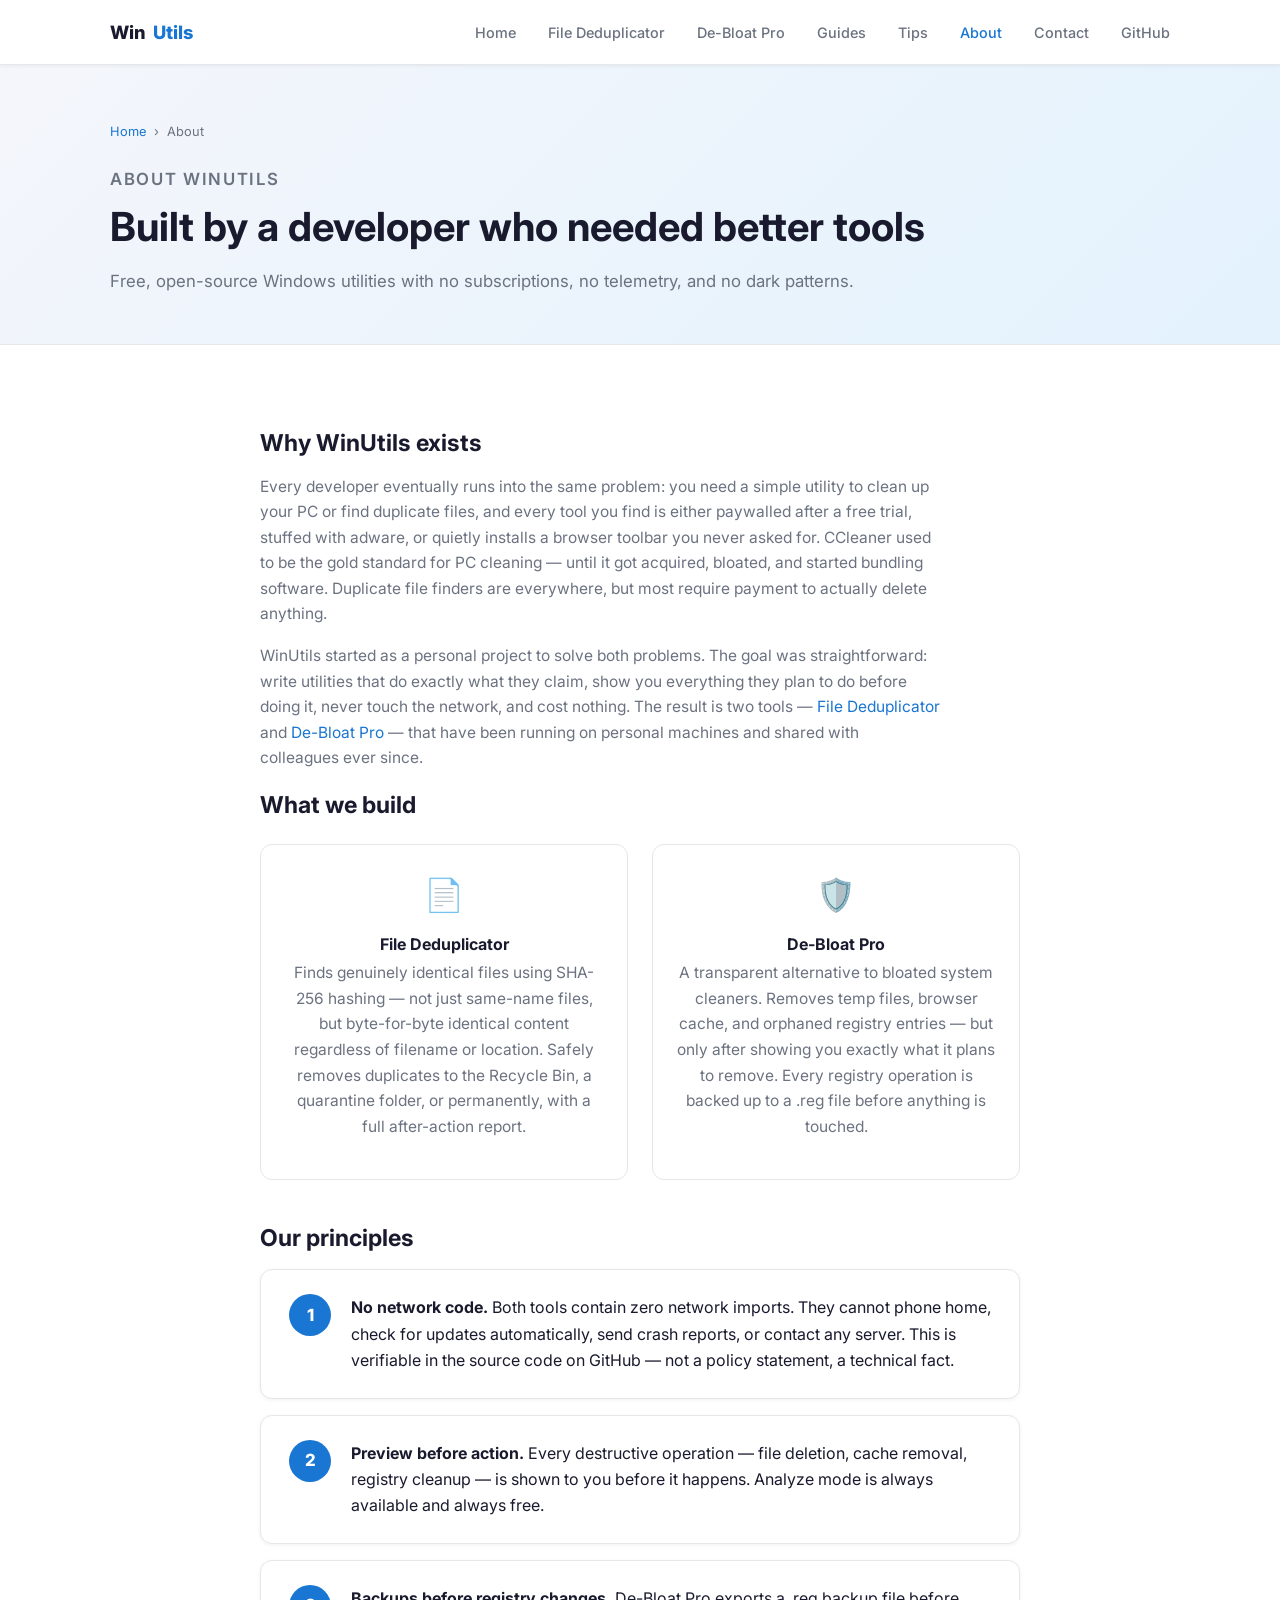
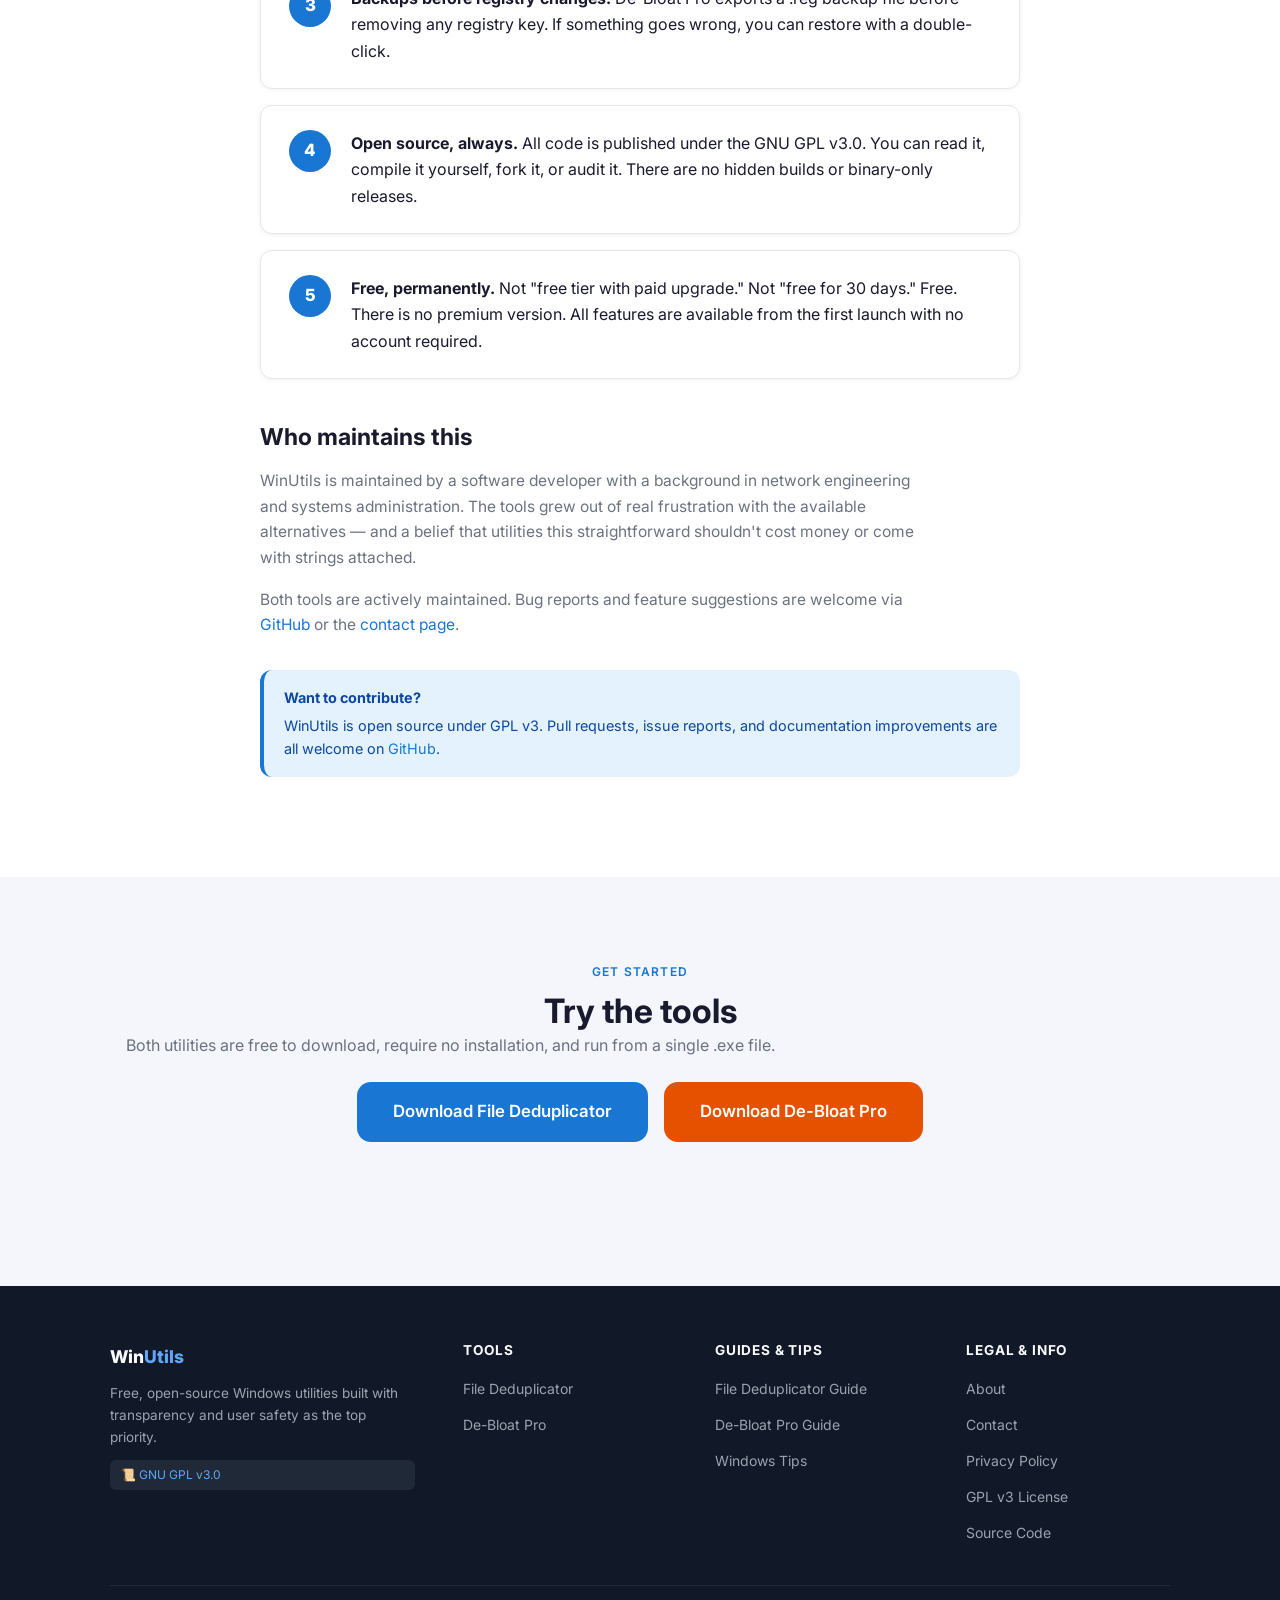
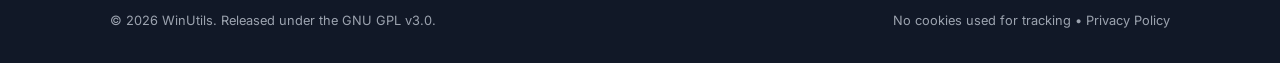
==== about.html @ 9ac58fa8 "feat: add About, Contact, and 4 Windows tips articles for AdSense application" ====
<!DOCTYPE html>
<html lang="en">
<head>
  <meta charset="UTF-8" />
  <meta name="viewport" content="width=device-width, initial-scale=1.0" />
  <title>About WinUtils — Free Windows Utilities</title>
  <meta name="description" content="WinUtils is a collection of free, open-source Windows utilities built by a working software developer who got tired of bloated, ad-stuffed tools. No subscriptions, no telemetry, no nonsense." />
  <meta name="keywords" content="about winutils, free windows tools, open source windows utilities, who made winutils" />

  <meta property="og:title"       content="About WinUtils" />
  <meta property="og:description" content="Free, open-source Windows utilities built by a developer who got tired of bloated, ad-stuffed tools." />
  <meta property="og:type"        content="website" />
  <meta property="og:url"         content="https://yubnub7.github.io/about.html" />

  <link rel="preconnect" href="https://fonts.googleapis.com" />
  <link rel="preconnect" href="https://fonts.gstatic.com" crossorigin />
  <link href="https://fonts.googleapis.com/css2?family=Inter:wght@400;500;600;700;800&display=swap" rel="stylesheet" />
  <link rel="stylesheet" href="css/style.css" />

  <script async src="https://pagead2.googlesyndication.com/pagead/js/adsbygoogle.js?client=ca-pub-3113497797062498" crossorigin="anonymous"></script>
</head>
<body>

  <!-- ═══════════ NAVIGATION ═══════════ -->
  <nav class="nav" aria-label="Main navigation">
    <div class="container nav__inner">
      <a href="index.html" class="nav__logo">Win<span>Utils</span></a>
      <ul class="nav__links" role="list">
        <li><a href="index.html">Home</a></li>
        <li><a href="file-deduplicator.html">File Deduplicator</a></li>
        <li><a href="debloat-pro.html">De-Bloat Pro</a></li>
        <li><a href="guide-file-deduplicator.html">Guides</a></li>
        <li><a href="tips-free-up-disk-space.html">Tips</a></li>
        <li><a href="about.html" aria-current="page">About</a></li>
        <li><a href="contact.html">Contact</a></li>
        <li><a href="https://github.com/yubnub7" target="_blank" rel="noopener">GitHub</a></li>
      </ul>
      <button class="nav__hamburger" aria-label="Open menu" aria-expanded="false">
        <span></span><span></span><span></span>
      </button>
    </div>
  </nav>

  <!-- ═══════════ HERO ═══════════ -->
  <section class="guide-hero">
    <div class="container">
      <nav class="breadcrumb" aria-label="Breadcrumb">
        <a href="index.html">Home</a>
        <sep>›</sep>
        <span>About</span>
      </nav>
      <p class="section-label">About WinUtils</p>
      <h1>Built by a developer who needed better tools</h1>
      <p>Free, open-source Windows utilities with no subscriptions, no telemetry, and no dark patterns.</p>
    </div>
  </section>

  <!-- ═══════════ MAIN CONTENT ═══════════ -->
  <section class="section section--alt">
    <div class="container guide-content">

      <h2>Why WinUtils exists</h2>
      <p>Every developer eventually runs into the same problem: you need a simple utility to clean up your PC or find duplicate files, and every tool you find is either paywalled after a free trial, stuffed with adware, or quietly installs a browser toolbar you never asked for. CCleaner used to be the gold standard for PC cleaning — until it got acquired, bloated, and started bundling software. Duplicate file finders are everywhere, but most require payment to actually delete anything.</p>

      <p>WinUtils started as a personal project to solve both problems. The goal was straightforward: write utilities that do exactly what they claim, show you everything they plan to do before doing it, never touch the network, and cost nothing. The result is two tools — <a href="file-deduplicator.html">File Deduplicator</a> and <a href="debloat-pro.html">De-Bloat Pro</a> — that have been running on personal machines and shared with colleagues ever since.</p>

      <h2>What we build</h2>

      <div class="why-grid" style="margin-top:1.5rem;">
        <div class="why-card">
          <div class="why-card__icon">📄</div>
          <h4>File Deduplicator</h4>
          <p>Finds genuinely identical files using SHA-256 hashing — not just same-name files, but byte-for-byte identical content regardless of filename or location. Safely removes duplicates to the Recycle Bin, a quarantine folder, or permanently, with a full after-action report.</p>
        </div>
        <div class="why-card">
          <div class="why-card__icon">🛡️</div>
          <h4>De-Bloat Pro</h4>
          <p>A transparent alternative to bloated system cleaners. Removes temp files, browser cache, and orphaned registry entries — but only after showing you exactly what it plans to remove. Every registry operation is backed up to a .reg file before anything is touched.</p>
        </div>
      </div>

      <h2 style="margin-top:2.5rem;">Our principles</h2>

      <div class="step-card" style="margin-bottom:1rem;">
        <div class="step-card__num">1</div>
        <div class="step-card__body">
          <strong>No network code.</strong> Both tools contain zero network imports. They cannot phone home, check for updates automatically, send crash reports, or contact any server. This is verifiable in the source code on GitHub — not a policy statement, a technical fact.
        </div>
      </div>

      <div class="step-card" style="margin-bottom:1rem;">
        <div class="step-card__num">2</div>
        <div class="step-card__body">
          <strong>Preview before action.</strong> Every destructive operation — file deletion, cache removal, registry cleanup — is shown to you before it happens. Analyze mode is always available and always free.
        </div>
      </div>

      <div class="step-card" style="margin-bottom:1rem;">
        <div class="step-card__num">3</div>
        <div class="step-card__body">
          <strong>Backups before registry changes.</strong> De-Bloat Pro exports a .reg backup file before removing any registry key. If something goes wrong, you can restore with a double-click.
        </div>
      </div>

      <div class="step-card" style="margin-bottom:1rem;">
        <div class="step-card__num">4</div>
        <div class="step-card__body">
          <strong>Open source, always.</strong> All code is published under the GNU GPL v3.0. You can read it, compile it yourself, fork it, or audit it. There are no hidden builds or binary-only releases.
        </div>
      </div>

      <div class="step-card" style="margin-bottom:1rem;">
        <div class="step-card__num">5</div>
        <div class="step-card__body">
          <strong>Free, permanently.</strong> Not "free tier with paid upgrade." Not "free for 30 days." Free. There is no premium version. All features are available from the first launch with no account required.
        </div>
      </div>

      <h2 style="margin-top:2.5rem;">Who maintains this</h2>
      <p>WinUtils is maintained by a software developer with a background in network engineering and systems administration. The tools grew out of real frustration with the available alternatives — and a belief that utilities this straightforward shouldn't cost money or come with strings attached.</p>

      <p>Both tools are actively maintained. Bug reports and feature suggestions are welcome via <a href="https://github.com/yubnub7" target="_blank" rel="noopener">GitHub</a> or the <a href="contact.html">contact page</a>.</p>

      <div class="tip-box tip-box--info" style="margin-top:2rem;">
        <strong>Want to contribute?</strong> WinUtils is open source under GPL v3. Pull requests, issue reports, and documentation improvements are all welcome on <a href="https://github.com/yubnub7" target="_blank" rel="noopener">GitHub</a>.
      </div>

    </div>
  </section>

  <!-- ═══════════ CTA ═══════════ -->
  <section class="section">
    <div class="container" style="text-align:center;">
      <p class="section-label">Get Started</p>
      <h2>Try the tools</h2>
      <p style="color:var(--text-muted);margin-bottom:1.5rem;">Both utilities are free to download, require no installation, and run from a single .exe file.</p>
      <div class="hero__actions">
        <a href="file-deduplicator.html#download" class="btn btn--primary btn--lg">Download File Deduplicator</a>
        <a href="debloat-pro.html#download"       class="btn btn--orange  btn--lg">Download De-Bloat Pro</a>
      </div>
    </div>
  </section>

  <!-- ═══════════ FOOTER ═══════════ -->
  <footer class="footer">
    <div class="container">
      <div class="footer__inner">
        <div class="footer__brand">
          <span class="footer__logo">Win<span>Utils</span></span>
          <p class="footer__tagline">Free, open-source Windows utilities built with transparency and user safety as the top priority.</p>
          <span class="footer__gpl">📜 GNU GPL v3.0</span>
        </div>
        <div class="footer__col">
          <h4>Tools</h4>
          <ul>
            <li><a href="file-deduplicator.html">File Deduplicator</a></li>
            <li><a href="debloat-pro.html">De-Bloat Pro</a></li>
          </ul>
        </div>
        <div class="footer__col">
          <h4>Guides &amp; Tips</h4>
          <ul>
            <li><a href="guide-file-deduplicator.html">File Deduplicator Guide</a></li>
            <li><a href="guide-debloat-pro.html">De-Bloat Pro Guide</a></li>
            <li><a href="tips-free-up-disk-space.html">Windows Tips</a></li>
          </ul>
        </div>
        <div class="footer__col">
          <h4>Legal &amp; Info</h4>
          <ul>
            <li><a href="about.html">About</a></li>
            <li><a href="contact.html">Contact</a></li>
            <li><a href="privacy-policy.html">Privacy Policy</a></li>
            <li><a href="https://www.gnu.org/licenses/gpl-3.0.html" target="_blank" rel="noopener">GPL v3 License</a></li>
            <li><a href="https://github.com/yubnub7" target="_blank" rel="noopener">Source Code</a></li>
          </ul>
        </div>
      </div>
      <div class="footer__bottom">
        <span>&copy; <script>document.write(new Date().getFullYear())</script> WinUtils. Released under the GNU GPL v3.0.</span>
        <span>No cookies used for tracking &bull; <a href="privacy-policy.html" style="color:#9CA3AF">Privacy Policy</a></span>
      </div>
    </div>
  </footer>

  <script src="js/main.js"></script>
</body>
</html>
---- css/style.css ----
/* ============================================================
   style.css — Main stylesheet for WinUtils site
   ============================================================ */

/* --- Custom properties --- */
:root {
  --blue:          #1565C0;
  --blue-mid:      #1976D2;
  --blue-light:    #E3F2FD;
  --orange:        #E65100;
  --orange-mid:    #F57C00;
  --orange-light:  #FFF3E0;
  --bg:            #F4F6FB;
  --surface:       #FFFFFF;
  --text:          #1A1A2E;
  --text-muted:    #6B7280;
  --border:        #E5E7EB;
  --radius:        12px;
  --radius-lg:     20px;
  --shadow-sm:     0 1px 4px rgba(0,0,0,.06);
  --shadow:        0 4px 20px rgba(0,0,0,.09);
  --shadow-lg:     0 8px 40px rgba(0,0,0,.13);
  --transition:    .2s ease;
  --max-w:         1100px;
  --font:          'Inter', system-ui, -apple-system, sans-serif;
}

/* --- Reset & base --- */
*, *::before, *::after { box-sizing: border-box; margin: 0; padding: 0; }

html { scroll-behavior: smooth; }

body {
  font-family: var(--font);
  background: var(--bg);
  color: var(--text);
  line-height: 1.65;
  font-size: 16px;
  -webkit-font-smoothing: antialiased;
}

img { max-width: 100%; display: block; }
a   { color: var(--blue-mid); text-decoration: none; }
a:hover { text-decoration: underline; }

/* --- Typography --- */
h1, h2, h3, h4 { line-height: 1.25; font-weight: 700; }
h1 { font-size: clamp(2rem, 5vw, 3rem); }
h2 { font-size: clamp(1.5rem, 3.5vw, 2.1rem); }
h3 { font-size: 1.25rem; }
p  { max-width: 68ch; }

.section-label {
  display: inline-block;
  font-size: .75rem;
  font-weight: 600;
  letter-spacing: .1em;
  text-transform: uppercase;
  color: var(--blue-mid);
  margin-bottom: .5rem;
}

/* --- Layout helpers --- */
.container { width: 100%; max-width: var(--max-w); margin: 0 auto; padding: 0 1.25rem; }
.section   { padding: 5rem 0; }
.section--alt { background: var(--surface); }

/* --- Navigation --- */
.nav {
  position: sticky;
  top: 0;
  z-index: 100;
  background: rgba(255,255,255,.95);
  backdrop-filter: blur(10px);
  border-bottom: 1px solid var(--border);
  box-shadow: var(--shadow-sm);
}

.nav__inner {
  display: flex;
  align-items: center;
  justify-content: space-between;
  height: 64px;
  gap: 1rem;
}

.nav__logo {
  font-size: 1.15rem;
  font-weight: 800;
  color: var(--text);
  display: flex;
  align-items: center;
  gap: .45rem;
}
.nav__logo span { color: var(--blue-mid); }
.nav__logo:hover { text-decoration: none; }

.nav__links {
  display: flex;
  align-items: center;
  gap: 2rem;
  list-style: none;
}

.nav__links a {
  font-size: .9rem;
  font-weight: 500;
  color: var(--text-muted);
  transition: color var(--transition);
}
.nav__links a:hover,
.nav__links a.active { color: var(--blue-mid); text-decoration: none; }

.nav__cta {
  background: var(--blue-mid);
  color: #fff !important;
  padding: .45rem 1.1rem;
  border-radius: 8px;
  transition: background var(--transition) !important;
}
.nav__cta:hover { background: var(--blue) !important; }

.nav__hamburger {
  display: none;
  flex-direction: column;
  gap: 5px;
  cursor: pointer;
  padding: 6px;
  background: none;
  border: none;
}
.nav__hamburger span {
  display: block;
  width: 22px;
  height: 2px;
  background: var(--text);
  border-radius: 2px;
  transition: var(--transition);
}

/* --- Hero --- */
.hero {
  padding: 6rem 0 5rem;
  text-align: center;
}

.hero__eyebrow {
  font-size: .85rem;
  font-weight: 600;
  letter-spacing: .1em;
  text-transform: uppercase;
  color: var(--blue-mid);
  margin-bottom: 1rem;
}

.hero__title { margin-bottom: 1.25rem; }

.hero__title em {
  font-style: normal;
  background: linear-gradient(135deg, var(--blue-mid), var(--orange-mid));
  -webkit-background-clip: text;
  -webkit-text-fill-color: transparent;
  background-clip: text;
}

.hero__sub {
  font-size: 1.15rem;
  color: var(--text-muted);
  margin: 0 auto 2.5rem;
}

.hero__actions {
  display: flex;
  justify-content: center;
  flex-wrap: wrap;
  gap: 1rem;
}

/* --- Buttons --- */
.btn {
  display: inline-flex;
  align-items: center;
  gap: .5rem;
  padding: .75rem 1.75rem;
  border-radius: var(--radius);
  font-weight: 600;
  font-size: .95rem;
  cursor: pointer;
  border: none;
  transition: transform var(--transition), box-shadow var(--transition), background var(--transition);
}
.btn:hover { text-decoration: none; transform: translateY(-2px); box-shadow: var(--shadow); }
.btn:active { transform: translateY(0); }

.btn--primary   { background: var(--blue-mid); color: #fff; }
.btn--primary:hover { background: var(--blue); color: #fff; }

.btn--orange    { background: var(--orange); color: #fff; }
.btn--orange:hover { background: var(--orange-mid); color: #fff; }

.btn--outline   { background: transparent; color: var(--blue-mid); border: 2px solid var(--blue-mid); }
.btn--outline:hover { background: var(--blue-light); }

.btn--outline-orange { background: transparent; color: var(--orange); border: 2px solid var(--orange); }
.btn--outline-orange:hover { background: var(--orange-light); }

.btn--lg { padding: 1rem 2.25rem; font-size: 1.05rem; border-radius: 14px; }

.btn--download {
  font-size: 1.1rem;
  padding: 1rem 2.5rem;
  border-radius: 14px;
  box-shadow: var(--shadow);
}

/* --- App cards (homepage) --- */
.apps-grid {
  display: grid;
  grid-template-columns: repeat(auto-fit, minmax(300px, 1fr));
  gap: 2rem;
  margin-top: 3.5rem;
}

.app-card {
  background: var(--surface);
  border-radius: var(--radius-lg);
  padding: 2.25rem;
  box-shadow: var(--shadow);
  border: 1px solid var(--border);
  display: flex;
  flex-direction: column;
  gap: 1.25rem;
  transition: transform var(--transition), box-shadow var(--transition);
}
.app-card:hover { transform: translateY(-4px); box-shadow: var(--shadow-lg); }

.app-card__badge {
  display: inline-flex;
  align-items: center;
  gap: .4rem;
  font-size: .78rem;
  font-weight: 700;
  letter-spacing: .06em;
  text-transform: uppercase;
  padding: .3rem .75rem;
  border-radius: 999px;
  width: fit-content;
}
.app-card__badge--blue   { background: var(--blue-light);   color: var(--blue); }
.app-card__badge--orange { background: var(--orange-light); color: var(--orange); }

.app-card__icon {
  width: 64px;
  height: 64px;
  border-radius: 14px;
  display: flex;
  align-items: center;
  justify-content: center;
  font-size: 2rem;
}
.app-card__icon--blue   { background: var(--blue-light); }
.app-card__icon--orange { background: var(--orange-light); }

.app-card h3 { font-size: 1.4rem; }

.app-card p { font-size: .95rem; color: var(--text-muted); }

.app-card__features {
  list-style: none;
  display: flex;
  flex-direction: column;
  gap: .5rem;
}
.app-card__features li {
  display: flex;
  align-items: flex-start;
  gap: .6rem;
  font-size: .9rem;
}
.app-card__features li::before {
  content: '✓';
  font-weight: 700;
  flex-shrink: 0;
  margin-top: .05rem;
}
.app-card--blue  .app-card__features li::before { color: var(--blue-mid); }
.app-card--orange .app-card__features li::before { color: var(--orange); }

.app-card__actions {
  display: flex;
  flex-wrap: wrap;
  gap: .75rem;
  margin-top: auto;
}

/* --- Feature grid (app pages) --- */
.features-grid {
  display: grid;
  grid-template-columns: repeat(auto-fit, minmax(250px, 1fr));
  gap: 1.5rem;
  margin-top: 3rem;
}

.feature-card {
  background: var(--surface);
  border-radius: var(--radius);
  padding: 1.75rem;
  border: 1px solid var(--border);
  box-shadow: var(--shadow-sm);
}
.feature-card__icon {
  font-size: 1.75rem;
  margin-bottom: .75rem;
}
.feature-card h4 { margin-bottom: .4rem; }
.feature-card p  { font-size: .9rem; color: var(--text-muted); }

/* --- Download section --- */
.download-section {
  text-align: center;
  padding: 5rem 0;
}

.download-box {
  background: var(--surface);
  border-radius: var(--radius-lg);
  padding: 3rem 2rem;
  box-shadow: var(--shadow);
  border: 1px solid var(--border);
  max-width: 560px;
  margin: 2rem auto 0;
}
.download-box h3 { margin-bottom: .5rem; }
.download-box p  { color: var(--text-muted); font-size: .9rem; margin: 0 auto .5rem; }

.download-meta {
  display: flex;
  justify-content: center;
  flex-wrap: wrap;
  gap: 1rem;
  margin: 1.25rem 0 2rem;
  font-size: .85rem;
  color: var(--text-muted);
}
.download-meta span {
  display: flex;
  align-items: center;
  gap: .35rem;
}

.download-note {
  margin-top: 1.25rem;
  font-size: .82rem;
  color: var(--text-muted);
  text-align: center;
}

/* --- Requirements table --- */
.requirements {
  width: 100%;
  border-collapse: collapse;
  margin-top: 1.5rem;
  font-size: .9rem;
}
.requirements th,
.requirements td {
  text-align: left;
  padding: .75rem 1rem;
  border-bottom: 1px solid var(--border);
}
.requirements th {
  background: var(--bg);
  font-weight: 600;
  font-size: .8rem;
  letter-spacing: .05em;
  text-transform: uppercase;
  color: var(--text-muted);
}
.requirements tr:last-child td { border-bottom: none; }

/* --- FAQ accordion --- */
.faq { max-width: 720px; margin: 2.5rem auto 0; }

.faq__item {
  border: 1px solid var(--border);
  border-radius: var(--radius);
  margin-bottom: .75rem;
  background: var(--surface);
  overflow: hidden;
}

.faq__question {
  width: 100%;
  text-align: left;
  background: none;
  border: none;
  padding: 1.1rem 1.25rem;
  font-size: .95rem;
  font-weight: 600;
  cursor: pointer;
  display: flex;
  justify-content: space-between;
  align-items: center;
  gap: 1rem;
  color: var(--text);
  font-family: var(--font);
}
.faq__question:hover { background: var(--bg); }

.faq__chevron {
  flex-shrink: 0;
  transition: transform var(--transition);
  font-size: 1rem;
  color: var(--text-muted);
}
.faq__item.open .faq__chevron { transform: rotate(180deg); }

.faq__answer {
  display: none;
  padding: 0 1.25rem 1.1rem;
  font-size: .9rem;
  color: var(--text-muted);
  line-height: 1.7;
}
.faq__item.open .faq__answer { display: block; }

/* --- Hero banner (app pages) --- */
.app-hero {
  padding: 5rem 0 4rem;
  position: relative;
  overflow: hidden;
}
.app-hero--blue   { background: linear-gradient(135deg, #0D47A1 0%, #1976D2 100%); color: #fff; }
.app-hero--orange { background: linear-gradient(135deg, #BF360C 0%, #E65100 100%); color: #fff; }

.app-hero .section-label { color: rgba(255,255,255,.7); }
.app-hero h1              { color: #fff; }
.app-hero .hero__sub      { color: rgba(255,255,255,.8); }

.app-hero__inner {
  display: flex;
  align-items: center;
  justify-content: space-between;
  gap: 2rem;
  flex-wrap: wrap;
}
.app-hero__text { flex: 1; min-width: 260px; }
.app-hero__icon {
  width: 120px;
  height: 120px;
  border-radius: 24px;
  background: rgba(255,255,255,.15);
  display: flex;
  align-items: center;
  justify-content: center;
  font-size: 4rem;
  flex-shrink: 0;
  box-shadow: 0 8px 32px rgba(0,0,0,.2);
}

/* --- Trust bar --- */
.trust-bar {
  background: var(--surface);
  border-top: 1px solid var(--border);
  border-bottom: 1px solid var(--border);
  padding: 1.25rem 0;
}
.trust-bar__inner {
  display: flex;
  flex-wrap: wrap;
  justify-content: center;
  gap: 2.5rem;
}
.trust-item {
  display: flex;
  align-items: center;
  gap: .5rem;
  font-size: .85rem;
  font-weight: 500;
  color: var(--text-muted);
}
.trust-item__icon { font-size: 1.1rem; }

/* --- Ad slots --- */
.ad-slot {
  background: #F9FAFB;
  border: 1px dashed #D1D5DB;
  border-radius: var(--radius);
  display: flex;
  flex-direction: column;
  align-items: center;
  justify-content: center;
  min-height: 90px;
  padding: .75rem;
}

.ad-slot--leaderboard { width: 100%; max-width: 728px; min-height: 90px; margin: 0 auto; }
.ad-slot--rectangle   { width: 100%; max-width: 336px; min-height: 280px; }
.ad-slot--banner      { width: 100%; min-height: 90px; }

.ad-label {
  font-size: .7rem;
  text-transform: uppercase;
  letter-spacing: .08em;
  color: #9CA3AF;
  margin-bottom: .35rem;
}

.ad-wrapper {
  padding: 2rem 0;
  display: flex;
  justify-content: center;
}

/* --- App screenshot --- */
.app-screenshot {
  max-width: 100%;
  width: 720px;
  border-radius: var(--radius-lg);
  box-shadow: 0 8px 32px rgba(0,0,0,0.15);
  border: 1px solid var(--border);
}

/* --- Footer --- */
.footer {
  background: #111827;
  color: #9CA3AF;
  padding: 3.5rem 0 2rem;
  margin-top: 4rem;
}
.footer__inner {
  display: grid;
  grid-template-columns: 1.5fr repeat(2, 1fr);
  gap: 3rem;
  margin-bottom: 2.5rem;
}
.footer__brand { display: flex; flex-direction: column; gap: .75rem; }
.footer__logo  { font-size: 1.1rem; font-weight: 800; color: #F9FAFB; }
.footer__logo span { color: #60A5FA; }
.footer__tagline { font-size: .85rem; line-height: 1.6; }

.footer__col h4 {
  color: #F9FAFB;
  font-size: .85rem;
  letter-spacing: .06em;
  text-transform: uppercase;
  margin-bottom: 1rem;
}
.footer__col ul  { list-style: none; display: flex; flex-direction: column; gap: .6rem; }
.footer__col a   { font-size: .875rem; color: #9CA3AF; transition: color var(--transition); }
.footer__col a:hover { color: #F9FAFB; text-decoration: none; }

.footer__bottom {
  border-top: 1px solid #1F2937;
  padding-top: 1.5rem;
  display: flex;
  justify-content: space-between;
  align-items: center;
  flex-wrap: wrap;
  gap: .75rem;
  font-size: .8rem;
}
.footer__gpl {
  display: inline-flex;
  align-items: center;
  gap: .4rem;
  background: #1F2937;
  padding: .3rem .7rem;
  border-radius: 6px;
  font-size: .75rem;
  color: #60A5FA;
}

/* --- Why-us section --- */
.why-grid {
  display: grid;
  grid-template-columns: repeat(auto-fit, minmax(220px, 1fr));
  gap: 1.5rem;
  margin-top: 3rem;
}
.why-card {
  padding: 1.5rem;
  border-radius: var(--radius);
  background: var(--surface);
  border: 1px solid var(--border);
  text-align: center;
}
.why-card__icon { font-size: 2rem; margin-bottom: .75rem; }
.why-card h4    { margin-bottom: .4rem; }
.why-card p     { font-size: .88rem; color: var(--text-muted); margin: 0 auto; }

/* --- Responsive --- */
@media (max-width: 768px) {
  .nav__links { display: none; flex-direction: column; position: absolute; top: 64px; left: 0; right: 0; background: var(--surface); padding: 1rem 1.25rem; border-bottom: 1px solid var(--border); gap: 1rem; box-shadow: var(--shadow); }
  .nav__links.open { display: flex; }
  .nav__hamburger  { display: flex; }
  .nav__inner      { position: relative; }

  .hero     { padding: 3.5rem 0 3rem; }
  .section  { padding: 3.5rem 0; }

  .footer__inner { grid-template-columns: 1fr; gap: 2rem; }
  .footer__bottom { flex-direction: column; text-align: center; }

  .app-hero__icon { width: 80px; height: 80px; font-size: 2.5rem; border-radius: 16px; }
}

@media (max-width: 480px) {
  .apps-grid { grid-template-columns: 1fr; }
  .btn--download { width: 100%; justify-content: center; }
  .download-box { padding: 2rem 1.25rem; }
}

/* ============================================================
   Guide pages
   ============================================================ */

.guide-hero {
  background: linear-gradient(135deg, #F4F6FB 0%, var(--blue-light) 100%);
  border-bottom: 1px solid var(--border);
  padding: 3.5rem 0 3rem;
}
.guide-hero h1 { font-size: clamp(1.75rem, 4vw, 2.5rem); margin-bottom: 1rem; }
.guide-hero p  { color: var(--text-muted); font-size: 1.05rem; }

.guide-hero--orange {
  background: linear-gradient(135deg, #FFF8F0 0%, var(--orange-light) 100%);
}

.breadcrumb {
  display: flex;
  align-items: center;
  gap: .5rem;
  font-size: .8rem;
  color: var(--text-muted);
  margin-bottom: 1.5rem;
}
.breadcrumb a   { color: var(--blue-mid); }
.breadcrumb sep { color: var(--text-muted); }

.guide-meta {
  display: flex;
  align-items: center;
  gap: 1.5rem;
  font-size: .82rem;
  color: var(--text-muted);
  margin-top: 1rem;
  flex-wrap: wrap;
}

.toc {
  background: var(--surface);
  border: 1px solid var(--border);
  border-left: 4px solid var(--blue-mid);
  border-radius: var(--radius);
  padding: 1.5rem 1.75rem;
  margin: 2rem 0;
  max-width: 640px;
}
.toc h3        { font-size: 1rem; margin-bottom: .75rem; color: var(--blue-mid); }
.toc ol        { padding-left: 1.25rem; }
.toc li        { font-size: .9rem; color: var(--text-muted); padding: .2rem 0; }
.toc a         { color: var(--blue-mid); }

.guide-content { max-width: 800px; }
.guide-content h2 { font-size: 1.45rem; margin: 0 0 1rem; padding-top: .25rem; }
.guide-content h3 { font-size: 1.1rem; margin: 1.5rem 0 .6rem; }
.guide-content p  { margin-bottom: 1rem; color: var(--text-muted); font-size: .97rem; }
.guide-content ul,
.guide-content ol { padding-left: 1.5rem; margin-bottom: 1rem; }
.guide-content li { color: var(--text-muted); font-size: .97rem; margin-bottom: .35rem; line-height: 1.7; }
.guide-content code {
  background: var(--bg);
  border: 1px solid var(--border);
  border-radius: 4px;
  padding: .15em .45em;
  font-size: .88em;
  font-family: 'Courier New', monospace;
  color: var(--text);
}

/* Step-by-step cards */
.step-list  { display: flex; flex-direction: column; gap: 1.25rem; margin: 2rem 0; }

.step-card {
  display: flex;
  gap: 1.25rem;
  background: var(--surface);
  border: 1px solid var(--border);
  border-radius: var(--radius);
  padding: 1.5rem 1.75rem;
  box-shadow: var(--shadow-sm);
  align-items: flex-start;
}

.step-card__num {
  flex-shrink: 0;
  width: 42px;
  height: 42px;
  border-radius: 50%;
  background: var(--blue-mid);
  color: #fff;
  font-weight: 800;
  font-size: 1.05rem;
  display: flex;
  align-items: center;
  justify-content: center;
}
.step-card--orange .step-card__num { background: var(--orange); }

.step-card__body       { flex: 1; }
.step-card__body h3    { font-size: 1.05rem; margin-bottom: .4rem; }
.step-card__body p     { font-size: .9rem; color: var(--text-muted); margin: 0; }
.step-card__body ul    { padding-left: 1.25rem; margin: .5rem 0 0; }
.step-card__body li    { font-size: .9rem; color: var(--text-muted); margin-bottom: .25rem; }

/* Tip / callout boxes */
.tip-box {
  border-radius: var(--radius);
  padding: 1rem 1.25rem;
  margin: 1.25rem 0;
  border-left: 4px solid;
  font-size: .9rem;
  line-height: 1.65;
}
.tip-box strong { display: block; margin-bottom: .25rem; }
.tip-box p { color: inherit; margin: 0; font-size: .9rem; max-width: 100%; }

.tip-box--info    { background: var(--blue-light);  border-color: var(--blue-mid); color: #0D47A1; }
.tip-box--warning { background: #FFF8E1; border-color: #F59E0B; color: #92400E; }
.tip-box--success { background: #F0FDF4; border-color: #22C55E; color: #166534; }

/* Guide prev/next nav */
.guide-nav {
  display: flex;
  justify-content: space-between;
  align-items: center;
  padding: 2rem 0;
  border-top: 1px solid var(--border);
  gap: 1rem;
  flex-wrap: wrap;
}
.guide-nav a { color: var(--blue-mid); font-weight: 600; font-size: .95rem; }

/* ============================================================
   News feed (homepage)
   ============================================================ */

.news-grid {
  display: grid;
  grid-template-columns: repeat(auto-fit, minmax(280px, 1fr));
  gap: 1.5rem;
  margin-top: 2.5rem;
}

.news-card {
  background: var(--surface);
  border: 1px solid var(--border);
  border-radius: var(--radius);
  padding: 1.5rem;
  box-shadow: var(--shadow-sm);
  display: flex;
  flex-direction: column;
  gap: .75rem;
  transition: transform var(--transition), box-shadow var(--transition);
}
.news-card:hover { transform: translateY(-3px); box-shadow: var(--shadow); }

.news-card__tag {
  display: inline-block;
  font-size: .7rem;
  font-weight: 700;
  letter-spacing: .08em;
  text-transform: uppercase;
  padding: .2rem .6rem;
  border-radius: 999px;
  background: var(--blue-light);
  color: var(--blue);
  width: fit-content;
}
.news-card__tag--security { background: #FFF3E0; color: var(--orange); }

.news-card__title   { font-size: .97rem; font-weight: 600; line-height: 1.4; margin: 0; }
.news-card__title a { color: var(--text); }
.news-card__title a:hover { color: var(--blue-mid); text-decoration: none; }

.news-card__desc {
  font-size: .85rem;
  color: var(--text-muted);
  line-height: 1.6;
  flex: 1;
  margin: 0;
  max-width: 100%;
}

.news-card__meta {
  display: flex;
  justify-content: space-between;
  align-items: center;
  font-size: .78rem;
  color: var(--text-muted);
  border-top: 1px solid var(--border);
  padding-top: .75rem;
  margin-top: auto;
}
.news-card__source { font-weight: 600; }

.news-loading,
.news-empty {
  text-align: center;
  padding: 2.5rem 1rem;
  color: var(--text-muted);
  font-size: .9rem;
  grid-column: 1 / -1;
}

/* 4-column footer */
@media (min-width: 769px) {
  .footer__inner { grid-template-columns: 1.5fr repeat(3, 1fr); }
}

@media (max-width: 768px) {
  .step-card      { flex-direction: column; gap: .75rem; }
  .step-card__num { width: 36px; height: 36px; font-size: .95rem; }
  .guide-nav      { flex-direction: column; text-align: center; }
  .news-grid      { grid-template-columns: 1fr; }
}
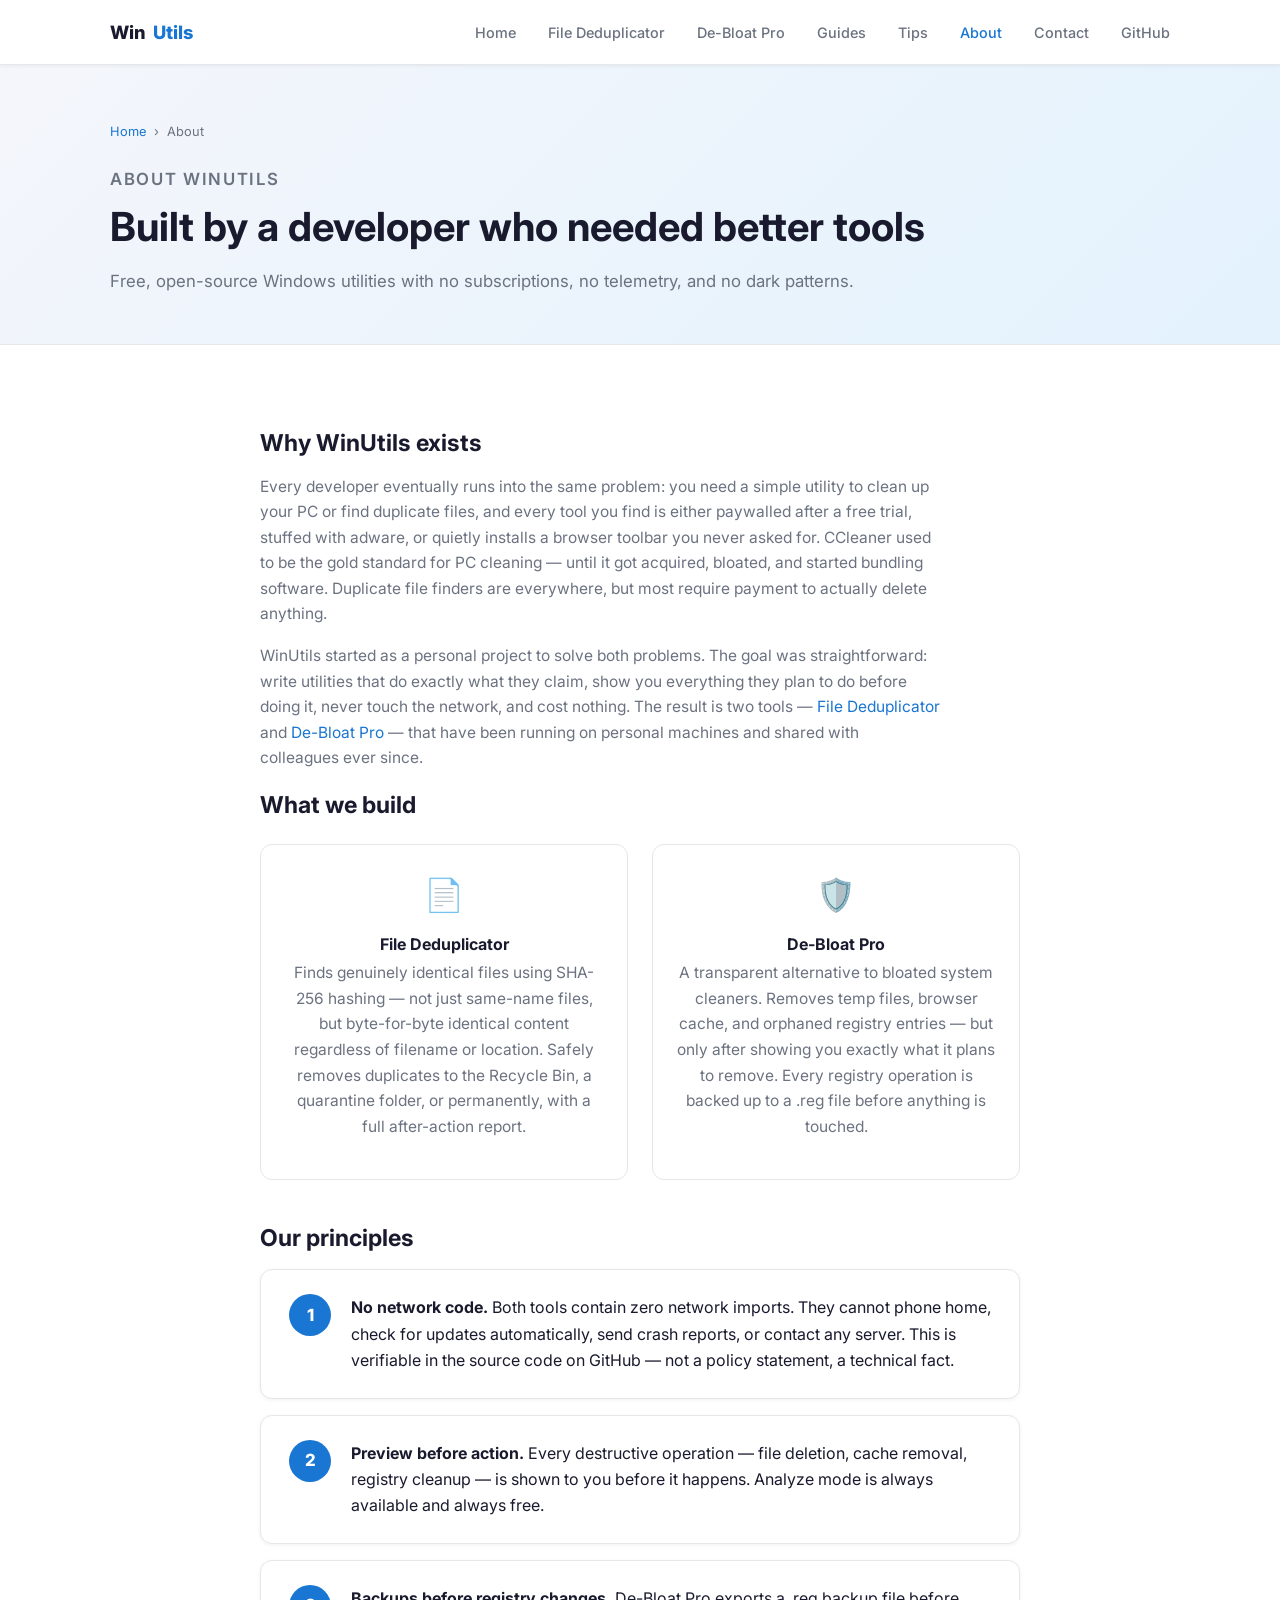
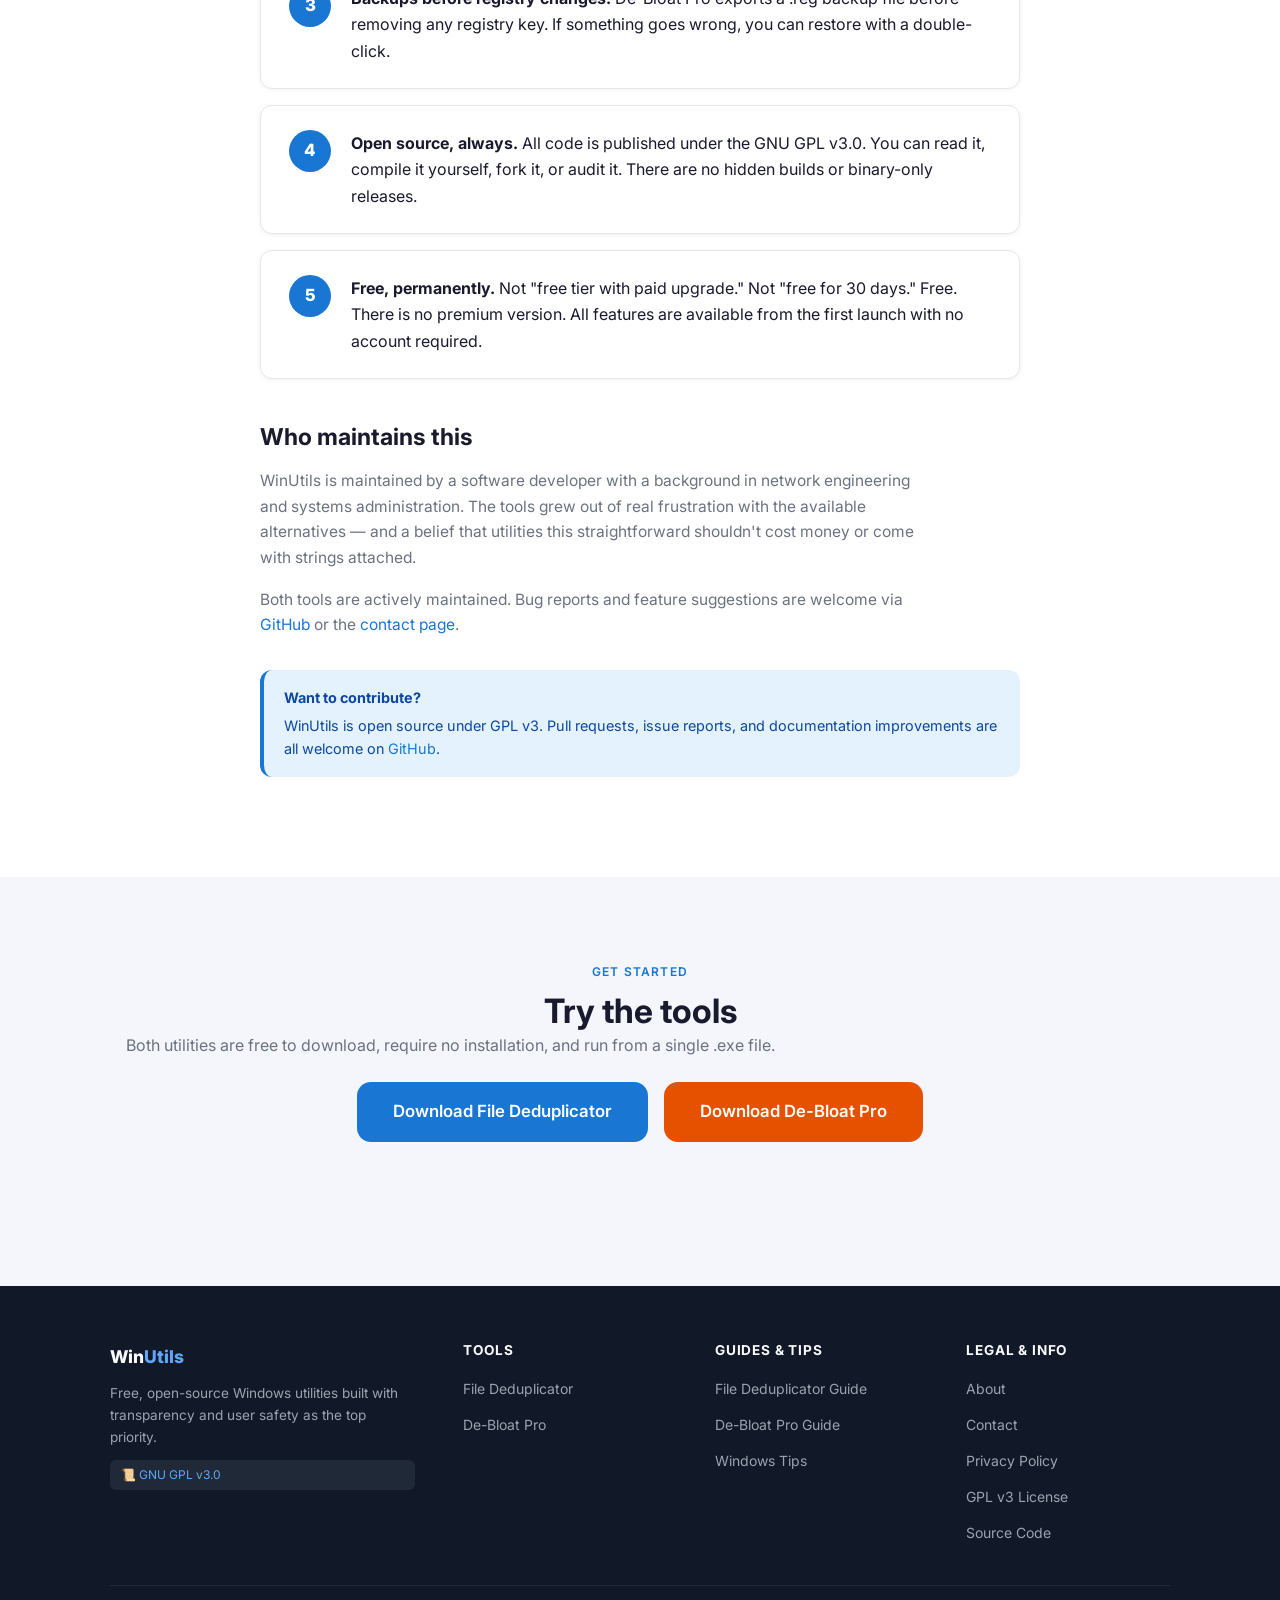
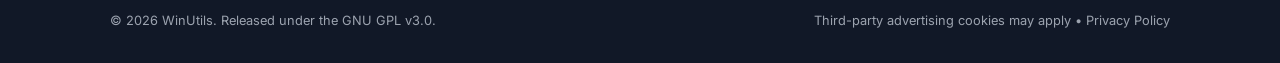
==== commit 8185a9c0: "Fix AdSense compliance issues — remove noindex, correct cookie disclosure - Remove <meta name="robot" ====
--- a/about.html
+++ b/about.html
@@ -1,4 +1,4 @@
-<!DOCTYPE html>
+﻿<!DOCTYPE html>
 <html lang="en">
 <head>
   <meta charset="UTF-8" />
@@ -178,11 +178,12 @@
       </div>
       <div class="footer__bottom">
         <span>&copy; <script>document.write(new Date().getFullYear())</script> WinUtils. Released under the GNU GPL v3.0.</span>
-        <span>No cookies used for tracking &bull; <a href="privacy-policy.html" style="color:#9CA3AF">Privacy Policy</a></span>
+        <span>Third-party advertising cookies may apply &bull; <a href="privacy-policy.html" style="color:#9CA3AF">Privacy Policy</a></span>
       </div>
     </div>
   </footer>
 
   <script src="js/main.js"></script>
+  <script data-goatcounter="https://yubnub7.goatcounter.com/count" async src="//gc.zgo.at/count.js"></script>
 </body>
 </html>
